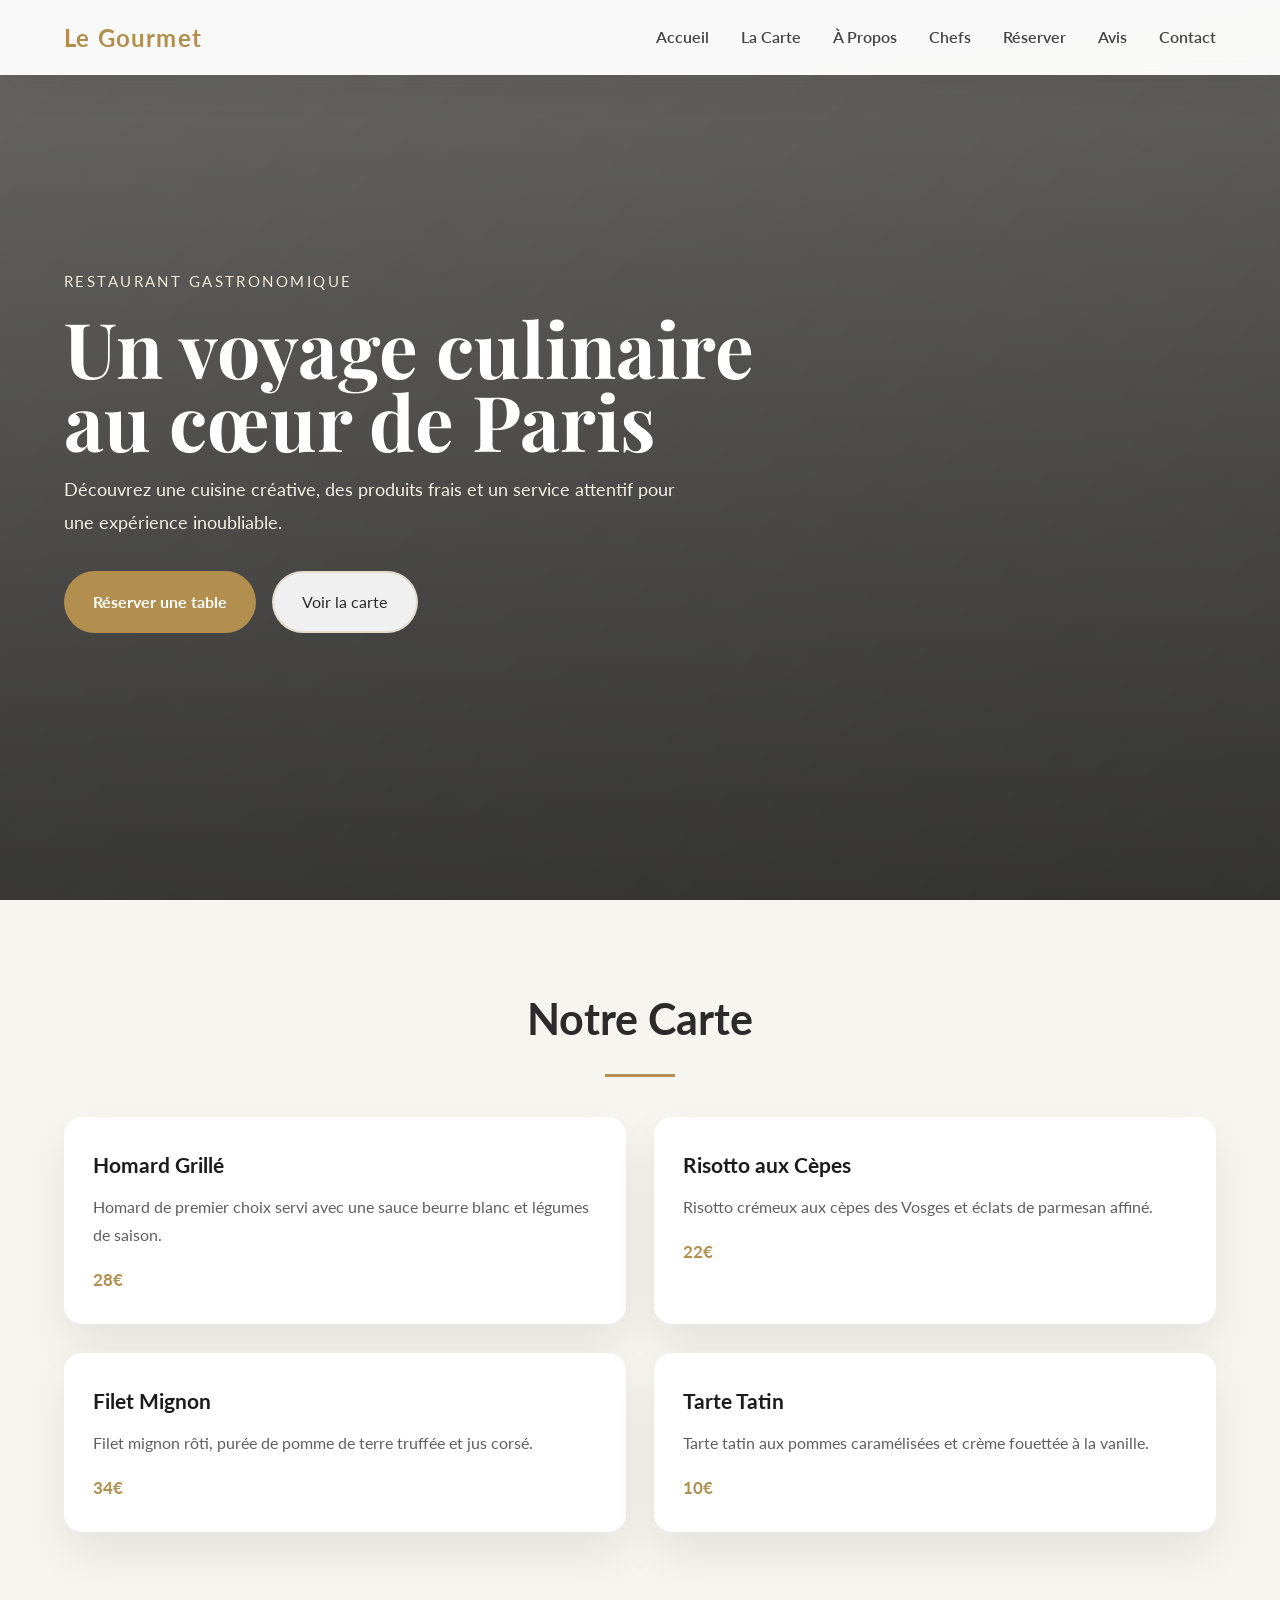
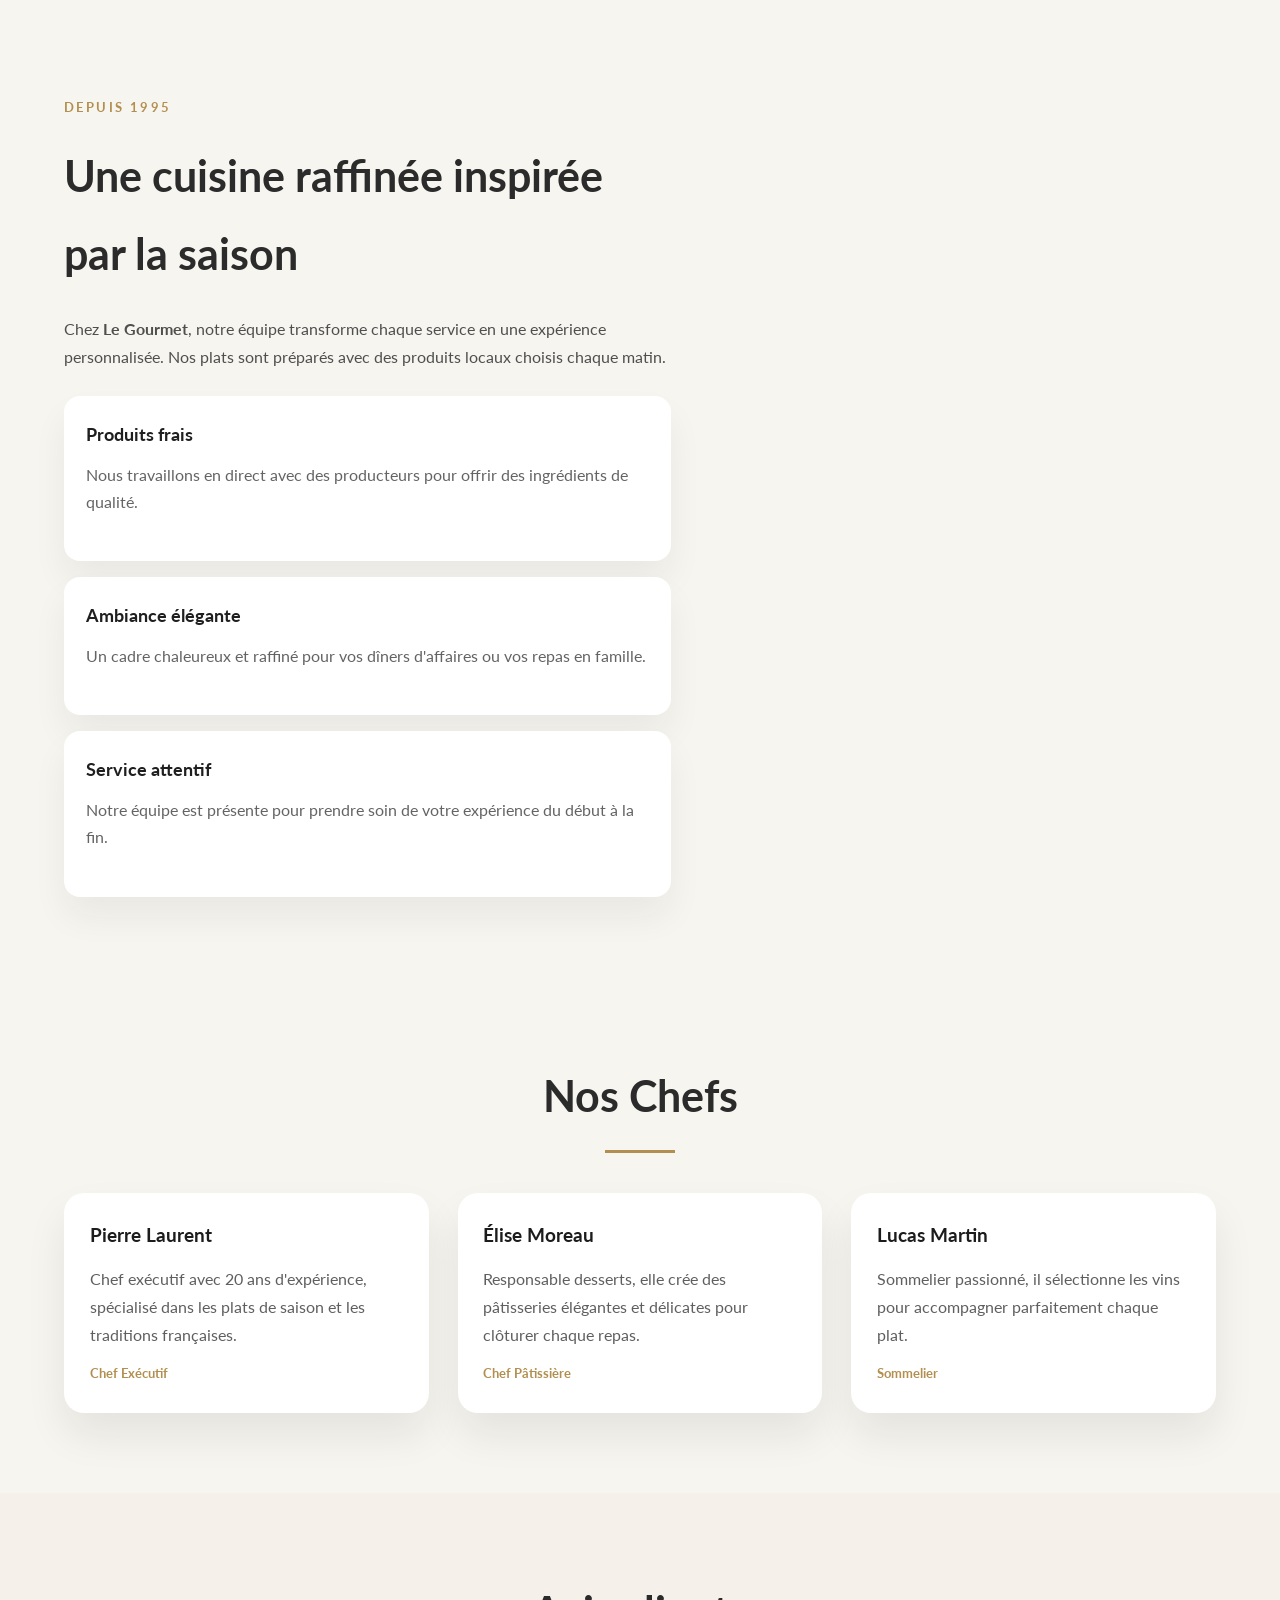
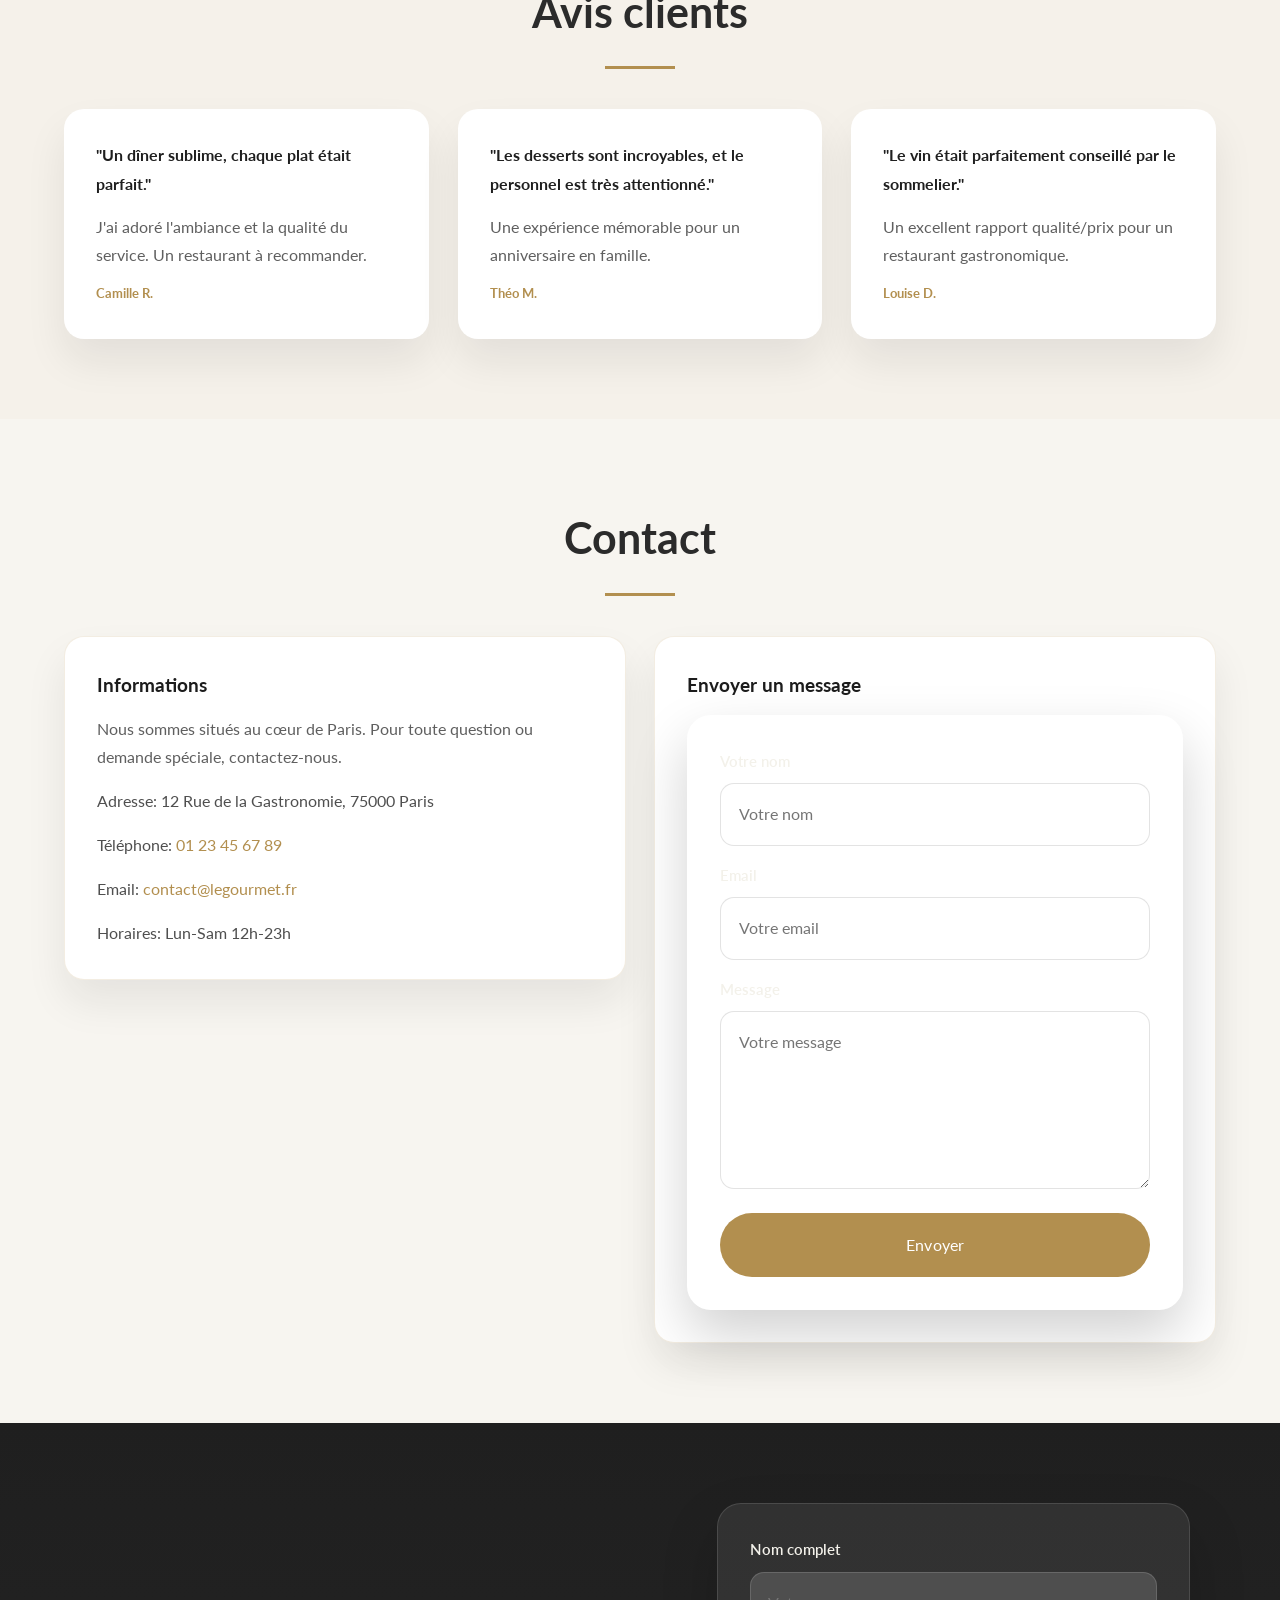
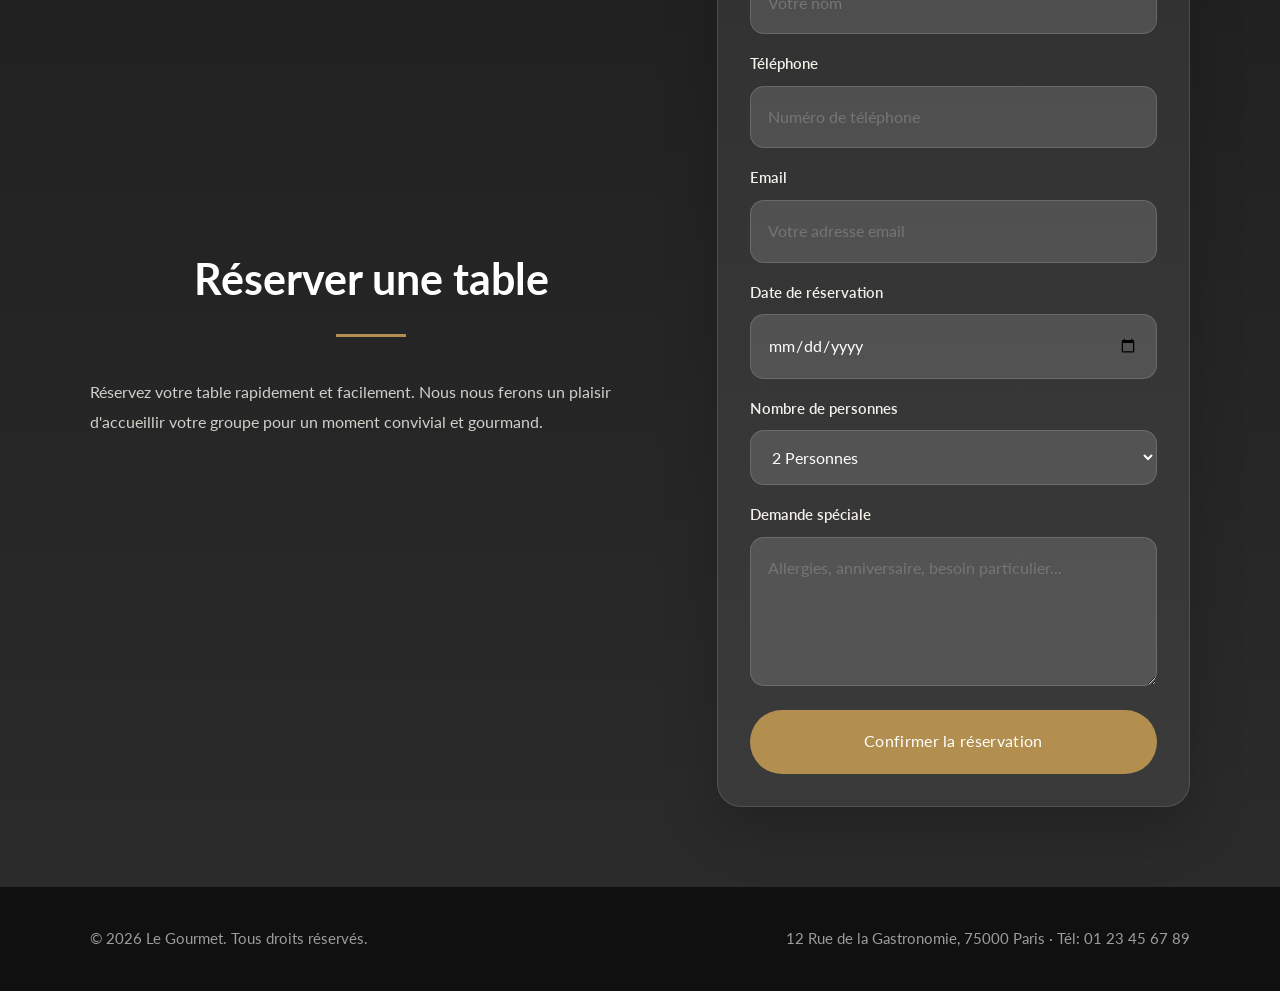
==== index.html @ 2e6b9285 "Initial commit: site restaurant multi-pages" ====
<!DOCTYPE html>
<html lang="fr">
<head>
    <meta charset="UTF-8">
    <meta name="viewport" content="width=device-width, initial-scale=1.0">
    <title>Le Gourmet - Restaurant Gastronomique</title>
    <!-- Importation d'une jolie police Google -->
    <link href="https://fonts.googleapis.com/css2?family=Playfair+Display:wght@400;700&family=Lato:wght@300;400;700&display=swap" rel="stylesheet">
    <link rel="stylesheet" href="styles.css">
    <script defer src="scripts.js"></script>
</head>
<body>

    <!-- Navigation -->
    <nav>
        <div class="logo">Le Gourmet</div>
        <button class="hamburger" aria-label="Menu" onclick="toggleMenu()">☰</button>
        <div class="nav-links" aria-label="Navigation principale">
            <a href="#accueil">Accueil</a>
            <a href="#menu">La Carte</a>
            <a href="#about">À Propos</a>
            <a href="#chefs">Chefs</a>
            <a href="#reservation">Réserver</a>
            <a href="#testimonials">Avis</a>
            <a href="#contact">Contact</a>
        </div>
    </nav>

    <!-- En-tête (Hero) -->
    <header id="accueil" class="hero">
        <div class="hero-content">
            <span class="eyebrow">Restaurant Gastronomique</span>
            <h1>Un voyage culinaire au cœur de Paris</h1>
            <p>Découvrez une cuisine créative, des produits frais et un service attentif pour une expérience inoubliable.</p>
            <div class="hero-actions">
                <a href="#reservation" class="btn-resa">Réserver une table</a>
                <a href="#menu" class="btn-secondary">Voir la carte</a>
            </div>
        </div>
    </header>

    <!-- Section Menu -->
    <section id="menu" class="section">
        <div class="content-wrapper">
            <h2 class="section-title">Notre Carte</h2>
            <div class="menu-grid">
                <div class="menu-item">
                    <div class="dish-name">Homard Grillé</div>
                    <div class="dish-desc">Homard de premier choix servi avec une sauce beurre blanc et légumes de saison.</div>
                    <div class="dish-price">28€</div>
                </div>
                <div class="menu-item">
                    <div class="dish-name">Risotto aux Cèpes</div>
                    <div class="dish-desc">Risotto crémeux aux cèpes des Vosges et éclats de parmesan affiné.</div>
                    <div class="dish-price">22€</div>
                </div>
                <div class="menu-item">
                    <div class="dish-name">Filet Mignon</div>
                    <div class="dish-desc">Filet mignon rôti, purée de pomme de terre truffée et jus corsé.</div>
                    <div class="dish-price">34€</div>
                </div>
                <div class="menu-item">
                    <div class="dish-name">Tarte Tatin</div>
                    <div class="dish-desc">Tarte tatin aux pommes caramélisées et crème fouettée à la vanille.</div>
                    <div class="dish-price">10€</div>
                </div>
            </div>
        </div>
    </section>

    <!-- Section À Propos -->
    <section id="about" class="section">
        <div class="content-wrapper about-grid">
            <div class="about-text">
                <small>Depuis 1995</small>
                <h2>Une cuisine raffinée inspirée par la saison</h2>
                <p>Chez <strong>Le Gourmet</strong>, notre équipe transforme chaque service en une expérience personnalisée. Nos plats sont préparés avec des produits locaux choisis chaque matin.</p>
                <div class="about-list">
                    <div class="about-card">
                        <h3>Produits frais</h3>
                        <p>Nous travaillons en direct avec des producteurs pour offrir des ingrédients de qualité.</p>
                    </div>
                    <div class="about-card">
                        <h3>Ambiance élégante</h3>
                        <p>Un cadre chaleureux et raffiné pour vos dîners d'affaires ou vos repas en famille.</p>
                    </div>
                    <div class="about-card">
                        <h3>Service attentif</h3>
                        <p>Notre équipe est présente pour prendre soin de votre expérience du début à la fin.</p>
                    </div>
                </div>
            </div>
            <div class="about-image" aria-hidden="true"></div>
        </div>
    </section>

    <!-- Section Chefs -->
    <section id="chefs" class="section">
        <div class="content-wrapper">
            <h2 class="section-title">Nos Chefs</h2>
            <div class="team-grid">
                <div class="chef-card">
                    <h3>Pierre Laurent</h3>
                    <p>Chef exécutif avec 20 ans d'expérience, spécialisé dans les plats de saison et les traditions françaises.</p>
                    <small>Chef Exécutif</small>
                </div>
                <div class="chef-card">
                    <h3>Élise Moreau</h3>
                    <p>Responsable desserts, elle crée des pâtisseries élégantes et délicates pour clôturer chaque repas.</p>
                    <small>Chef Pâtissière</small>
                </div>
                <div class="chef-card">
                    <h3>Lucas Martin</h3>
                    <p>Sommelier passionné, il sélectionne les vins pour accompagner parfaitement chaque plat.</p>
                    <small>Sommelier</small>
                </div>
            </div>
        </div>
    </section>

    <!-- Section Avis -->
    <section id="testimonials" class="section" style="background: #f5f1ea;">
        <div class="content-wrapper">
            <h2 class="section-title">Avis clients</h2>
            <div class="testimonial-grid">
                <div class="testimonial-card">
                    <strong>"Un dîner sublime, chaque plat était parfait."</strong>
                    <p>J'ai adoré l'ambiance et la qualité du service. Un restaurant à recommander.</p>
                    <small>Camille R.</small>
                </div>
                <div class="testimonial-card">
                    <strong>"Les desserts sont incroyables, et le personnel est très attentionné."</strong>
                    <p>Une expérience mémorable pour un anniversaire en famille.</p>
                    <small>Théo M.</small>
                </div>
                <div class="testimonial-card">
                    <strong>"Le vin était parfaitement conseillé par le sommelier."</strong>
                    <p>Un excellent rapport qualité/prix pour un restaurant gastronomique.</p>
                    <small>Louise D.</small>
                </div>
            </div>
        </div>
    </section>

    <!-- Section Contact -->
    <section id="contact" class="section">
        <div class="content-wrapper">
            <h2 class="section-title">Contact</h2>
            <div class="contact-grid">
                <div class="contact-card">
                    <h3>Informations</h3>
                    <p>Nous sommes situés au cœur de Paris. Pour toute question ou demande spéciale, contactez-nous.</p>
                    <ul>
                        <li>Adresse: 12 Rue de la Gastronomie, 75000 Paris</li>
                        <li>Téléphone: <a href="tel:+33123456789">01 23 45 67 89</a></li>
                        <li>Email: <a href="mailto:contact@legourmet.fr">contact@legourmet.fr</a></li>
                        <li>Horaires: Lun-Sam 12h-23h</li>
                    </ul>
                </div>
                <div class="contact-card contact-form">
                    <h3>Envoyer un message</h3>
                    <form onsubmit="envoyerMessage(event)">
                        <div class="input-group">
                            <label for="contact-name">Votre nom</label>
                            <input id="contact-name" type="text" placeholder="Votre nom" required>
                        </div>
                        <div class="input-group">
                            <label for="contact-email">Email</label>
                            <input id="contact-email" type="email" placeholder="Votre email" required>
                        </div>
                        <div class="input-group">
                            <label for="contact-message">Message</label>
                            <textarea id="contact-message" rows="5" placeholder="Votre message" required></textarea>
                        </div>
                        <button type="submit">Envoyer</button>
                    </form>
                </div>
            </div>
        </div>
    </section>

    <!-- Section Réservation -->
    <section id="reservation" class="section reservation-section">
        <div class="content-wrapper reservation-content">
            <div class="reservation-copy">
                <h2 class="section-title">Réserver une table</h2>
                <p>Réservez votre table rapidement et facilement. Nous nous ferons un plaisir d'accueillir votre groupe pour un moment convivial et gourmand.</p>
            </div>
            <form onsubmit="envoyerRequete(event)">
                <div class="input-group">
                    <label for="name">Nom complet</label>
                    <input id="name" name="name" type="text" placeholder="Votre nom" required>
                </div>
                <div class="input-group">
                    <label for="phone">Téléphone</label>
                    <input id="phone" name="phone" type="tel" placeholder="Numéro de téléphone" required>
                </div>
                <div class="input-group">
                    <label for="email">Email</label>
                    <input id="email" name="email" type="email" placeholder="Votre adresse email" required>
                </div>
                <div class="input-group">
                    <label for="date">Date de réservation</label>
                    <input id="date" name="date" type="date" required>
                </div>
                <div class="input-group">
                    <label for="guests">Nombre de personnes</label>
                    <select id="guests" name="guests" required>
                        <option value="2">2 Personnes</option>
                        <option value="3">3 Personnes</option>
                        <option value="4">4 Personnes</option>
                        <option value="5">5+ Personnes</option>
                    </select>
                </div>
                <div class="input-group">
                    <label for="notes">Demande spéciale</label>
                    <textarea id="notes" name="notes" rows="4" placeholder="Allergies, anniversaire, besoin particulier..."></textarea>
                </div>
                <button type="submit">Confirmer la réservation</button>
            </form>
        </div>
    </section>

    <!-- Pied de page -->
    <footer>
        <div class="footer-inner">
            <p>&copy; <span id="currentYear"></span> Le Gourmet. Tous droits réservés.</p>
            <p>12 Rue de la Gastronomie, 75000 Paris · Tél: 01 23 45 67 89</p>
        </div>
    </footer>

    <script>
        function toggleMenu() {
            const nav = document.querySelector('.nav-links');
            nav.classList.toggle('active');
        }

        document.querySelectorAll('.nav-links a').forEach(link => {
            link.addEventListener('click', () => {
                document.querySelector('.nav-links').classList.remove('active');
            });
        });

        const dateInput = document.getElementById('date');
        if (dateInput) {
            const today = new Date().toISOString().split('T')[0];
            dateInput.min = today;
        }

        function envoyerRequete(event) {
            event.preventDefault();
            alert('Merci ! Votre demande de réservation a été envoyée. Nous vous recontacterons sous peu.');
            event.target.reset();
        }

        function envoyerMessage(event) {
            event.preventDefault();
            alert('Merci pour votre message ! Nous vous répondrons rapidement.');
            event.target.reset();
        }

        document.getElementById('currentYear').textContent = new Date().getFullYear();
    </script>

</body>
</html>
---- styles.css ----
/* --- RESET & BASE STYLES --- */
* {
    margin: 0;
    padding: 0;
    box-sizing: border-box;
}

html {
    scroll-behavior: smooth;
}

body {
    font-family: 'Lato', sans-serif;
    color: #2b2b2b;
    background: #f7f5f0;
    line-height: 1.8;
}

img {
    max-width: 100%;
    display: block;
}

a {
    text-decoration: none;
    color: inherit;
}

ul {
    list-style: none;
}

button,
input,
textarea,
select {
    font: inherit;
}

/* --- NAVIGATION --- */
nav {
    background: rgba(255, 255, 255, 0.96);
    padding: 1rem 5%;
    display: flex;
    justify-content: space-between;
    align-items: center;
    position: fixed;
    width: 100%;
    top: 0;
    z-index: 1000;
    backdrop-filter: blur(10px);
    box-shadow: 0 12px 35px rgba(20, 20, 20, 0.08);
}

.logo {
    font-size: 1.5rem;
    font-weight: 700;
    color: #b28f4f;
    letter-spacing: 0.05em;
}

.nav-links {
    display: flex;
    gap: 2rem;
    align-items: center;
}

.nav-links a {
    color: #444;
    font-weight: 600;
    transition: color 0.25s ease;
}

.nav-links a:hover,
.nav-links a:focus-visible {
    color: #b28f4f;
}

.btn-resa,
.btn-secondary {
    display: inline-flex;
    align-items: center;
    justify-content: center;
    border-radius: 999px;
    padding: 0.9rem 1.8rem;
    transition: transform 0.2s ease, box-shadow 0.2s ease;
}

.btn-resa {
    background: #b28f4f;
    color: #fff;
    font-weight: 700;
}

.btn-secondary {
    border: 2px solid rgba(178, 143, 79, 0.22);
    color: #2b2b2b;
    background: rgba(255, 255, 255, 0.92);
}

.btn-resa:hover,
.btn-secondary:hover {
    transform: translateY(-2px);
    box-shadow: 0 14px 30px rgba(178, 143, 79, 0.15);
}

.hamburger {
    display: none;
    background: none;
    border: none;
    color: #2b2b2b;
    font-size: 1.7rem;
    cursor: pointer;
}

/* --- HERO SECTION --- */
.hero {
    min-height: 100vh;
    background: linear-gradient(180deg, rgba(16, 16, 16, 0.44), rgba(16, 16, 16, 0.72)),
        url('https://images.unsplash.com/photo-1517248135467-4c7edcad34c4?ixlib=rb-1.2.1&auto=format&fit=crop&w=1950&q=80') center/cover no-repeat;
    display: flex;
    align-items: center;
    padding: 0 5%;
    position: relative;
    color: #fff;
}

.hero::before {
    content: '';
    position: absolute;
    inset: 0;
    background: linear-gradient(135deg, rgba(18, 18, 18, 0.3), rgba(46, 46, 46, 0.45));
    mix-blend-mode: multiply;
}

.hero-content {
    position: relative;
    max-width: 720px;
    text-align: left;
}

.eyebrow {
    display: inline-block;
    margin-bottom: 1rem;
    font-size: 0.95rem;
    letter-spacing: 0.16em;
    text-transform: uppercase;
    color: #f5e9d7;
}

.hero h1 {
    font-family: 'Playfair Display', serif;
    font-size: clamp(3rem, 6vw, 5rem);
    line-height: 0.95;
    margin-bottom: 1rem;
}

.hero p {
    max-width: 640px;
    font-size: 1.15rem;
    margin-bottom: 2rem;
    color: #f7f1e5;
}

.hero-actions {
    display: flex;
    gap: 1rem;
    flex-wrap: wrap;
}

/* --- SECTION STYLES --- */
.section {
    padding: 5rem 5%;
}

.content-wrapper {
    max-width: 1200px;
    margin: 0 auto;
}

.section-title {
    text-align: center;
    font-size: 2.7rem;
    margin-bottom: 2.5rem;
    position: relative;
}

.section-title::after {
    content: '';
    display: block;
    width: 70px;
    height: 3px;
    background: #b28f4f;
    margin: 1rem auto 0;
}

.menu-grid {
    display: grid;
    grid-template-columns: repeat(2, minmax(0, 1fr));
    gap: 1.8rem;
}

.menu-item {
    background: #fff;
    padding: 1.8rem;
    border-radius: 18px;
    box-shadow: 0 22px 45px rgba(29, 29, 29, 0.08);
    transition: transform 0.25s ease, box-shadow 0.25s ease;
}

.menu-item:hover {
    transform: translateY(-6px);
    box-shadow: 0 28px 55px rgba(29, 29, 29, 0.12);
}

.dish-name {
    font-weight: 700;
    font-size: 1.3rem;
    margin-bottom: 0.6rem;
    color: #1c1c1c;
}

.dish-desc {
    font-size: 0.98rem;
    color: #5f5f5f;
    margin-bottom: 1rem;
}

.dish-price {
    color: #b28f4f;
    font-weight: 700;
    font-size: 1.05rem;
}

.about-grid {
    display: grid;
    grid-template-columns: 1.1fr 0.9fr;
    gap: 3rem;
    align-items: center;
}

.about-text small {
    text-transform: uppercase;
    letter-spacing: 0.18em;
    color: #b28f4f;
    font-weight: 700;
}

.about-text h2 {
    font-size: 2.7rem;
    margin: 1rem 0 1.4rem;
}

.about-text p {
    color: #4f4f4f;
    font-size: 1rem;
    margin-bottom: 1.5rem;
}

.about-list {
    display: grid;
    gap: 1rem;
}

.about-card {
    background: #fff;
    padding: 1.4rem;
    border-radius: 16px;
    box-shadow: 0 20px 35px rgba(29, 29, 29, 0.06);
}

.about-card h3 {
    margin-bottom: 0.65rem;
    font-size: 1.1rem;
    color: #1f1f1f;
}

.about-card p {
    color: #646464;
    line-height: 1.7;
}

.about-image {
    min-height: 420px;
    border-radius: 24px;
    background: url('https://images.unsplash.com/photo-1504674900247-0877df9cc836?ixlib=rb-1.2.1&auto=format&fit=crop&w=1200&q=80') center/cover no-repeat;
}

.team-grid,
.testimonial-grid,
.contact-grid {
    display: grid;
    gap: 1.8rem;
}

.team-grid {
    grid-template-columns: repeat(3, minmax(0, 1fr));
}

.chef-card,
.testimonial-card,
.contact-card {
    background: #fff;
    border-radius: 20px;
    box-shadow: 0 22px 40px rgba(29, 29, 29, 0.08);
    padding: 1.6rem;
}

.chef-card h3,
.testimonial-card h3,
.contact-card h3 {
    margin-bottom: 0.75rem;
    color: #1c1c1c;
}

.chef-card p,
.testimonial-card p,
.contact-card p {
    color: #5f5f5f;
    line-height: 1.75;
}

.chef-card small,
.testimonial-card small {
    display: inline-block;
    margin-top: 0.85rem;
    color: #b28f4f;
    font-weight: 700;
}

.testimonial-grid {
    grid-template-columns: repeat(3, minmax(0, 1fr));
}

.testimonial-card {
    padding: 2rem;
}

.testimonial-card strong {
    display: block;
    margin-bottom: 0.85rem;
    color: #1f1f1f;
}

.contact-grid {
    grid-template-columns: 1fr 1fr;
    align-items: start;
}

.contact-card {
    border: 1px solid rgba(178, 143, 79, 0.16);
    padding: 2rem;
}

.contact-card ul {
    display: grid;
    gap: 1rem;
    padding-left: 0;
    margin-top: 1rem;
}

.contact-card li {
    color: #4f4f4f;
    line-height: 1.75;
}

.contact-card a {
    color: #b28f4f;
}

.contact-form input,
.contact-form textarea {
    background: #fff;
    color: #1c1c1c;
    border: 1px solid rgba(28, 28, 28, 0.12);
    padding: 1rem 1.1rem;
    border-radius: 14px;
}

.contact-form button {
    width: auto;
    justify-self: start;
    margin-top: 0.5rem;
    background: #b28f4f;
    color: #fff;
    padding: 1rem 1.6rem;
    border-radius: 999px;
}

.reservation-section {
    background: linear-gradient(180deg, #1f1f1f, #2b2b2b);
    color: #fff;
}

.reservation-content {
    display: grid;
    grid-template-columns: 1.1fr 0.9fr;
    gap: 3rem;
    align-items: center;
    max-width: 1100px;
    margin: 0 auto;
}

.reservation-copy {
    padding-right: 1rem;
}

.reservation-copy p {
    color: #d1cfc8;
    margin-bottom: 2rem;
    line-height: 1.9;
}

form {
    background: rgba(255, 255, 255, 0.08);
    padding: 2rem;
    border-radius: 24px;
    border: 1px solid rgba(255, 255, 255, 0.12);
    box-shadow: 0 25px 55px rgba(0, 0, 0, 0.18);
    display: grid;
    gap: 1rem;
}

.input-group {
    display: grid;
    gap: 0.5rem;
}

label {
    color: #f3f1ea;
    font-size: 0.95rem;
    font-weight: 600;
}

input,
textarea,
select {
    background: rgba(255, 255, 255, 0.14);
    border: 1px solid rgba(255, 255, 255, 0.14);
    color: #fff;
    border-radius: 14px;
    padding: 1rem 1.1rem;
    min-height: 52px;
    transition: border-color 0.2s ease, transform 0.2s ease;
}

input:focus,
textarea:focus,
select:focus {
    outline: none;
    border-color: #b28f4f;
    transform: translateY(-1px);
}

textarea {
    min-height: 140px;
    resize: vertical;
}

button[type="submit"] {
    width: 100%;
    margin-top: 0.5rem;
    background: #b28f4f;
    color: #fff;
    padding: 1.1rem;
    border-radius: 999px;
    border: none;
    cursor: pointer;
    font-size: 1rem;
    letter-spacing: 0.02em;
}

.footer-inner {
    display: flex;
    flex-wrap: wrap;
    justify-content: space-between;
    gap: 1rem;
    max-width: 1100px;
    margin: 0 auto;
    align-items: center;
}

footer {
    background: #101010;
    color: #9d9d9d;
    padding: 2rem 5%;
}

.footer-inner p {
    margin: 0.4rem 0;
    font-size: 0.95rem;
}

@media (max-width: 980px) {
    .menu-grid,
    .about-grid,
    .reservation-content,
    .team-grid,
    .testimonial-grid,
    .contact-grid {
        grid-template-columns: 1fr;
    }

    .reservation-copy {
        padding: 0;
    }
}

@media (max-width: 768px) {
    .nav-links {
        display: none;
        position: absolute;
        top: 80px;
        right: 1.5rem;
        background: #fff;
        border-radius: 16px;
        padding: 1.2rem 1.5rem;
        flex-direction: column;
        width: calc(100% - 3rem);
        box-shadow: 0 25px 50px rgba(0, 0, 0, 0.15);
    }

    .nav-links.active {
        display: flex;
    }

    .hamburger {
        display: inline-flex;
    }

    nav {
        padding: 0.9rem 1.2rem;
    }

    .hero {
        min-height: 85vh;
        padding: 0 1.5rem;
    }

    .section {
        padding: 4rem 1.5rem;
    }

    .hero p {
        font-size: 1rem;
    }

    .hero-actions {
        flex-direction: column;
        align-items: stretch;
    }

    .btn-secondary {
        justify-content: center;
    }
}
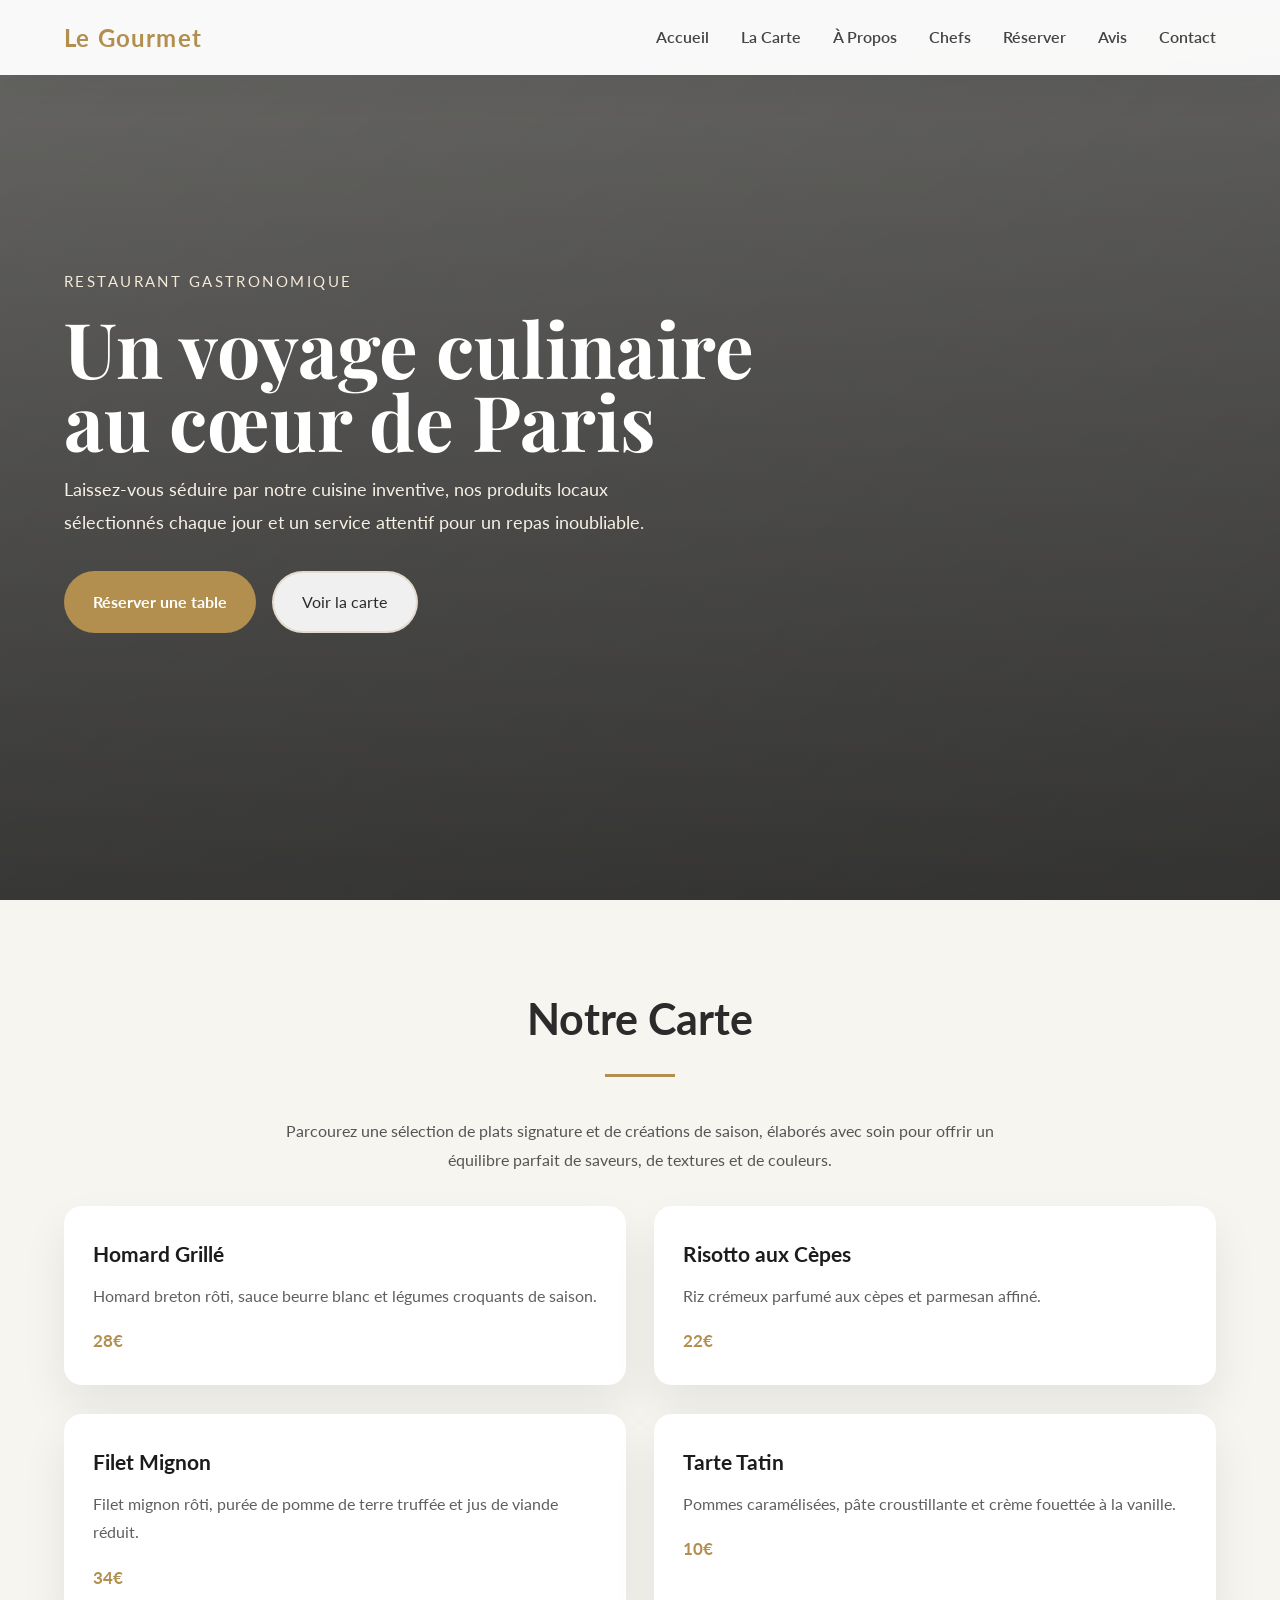
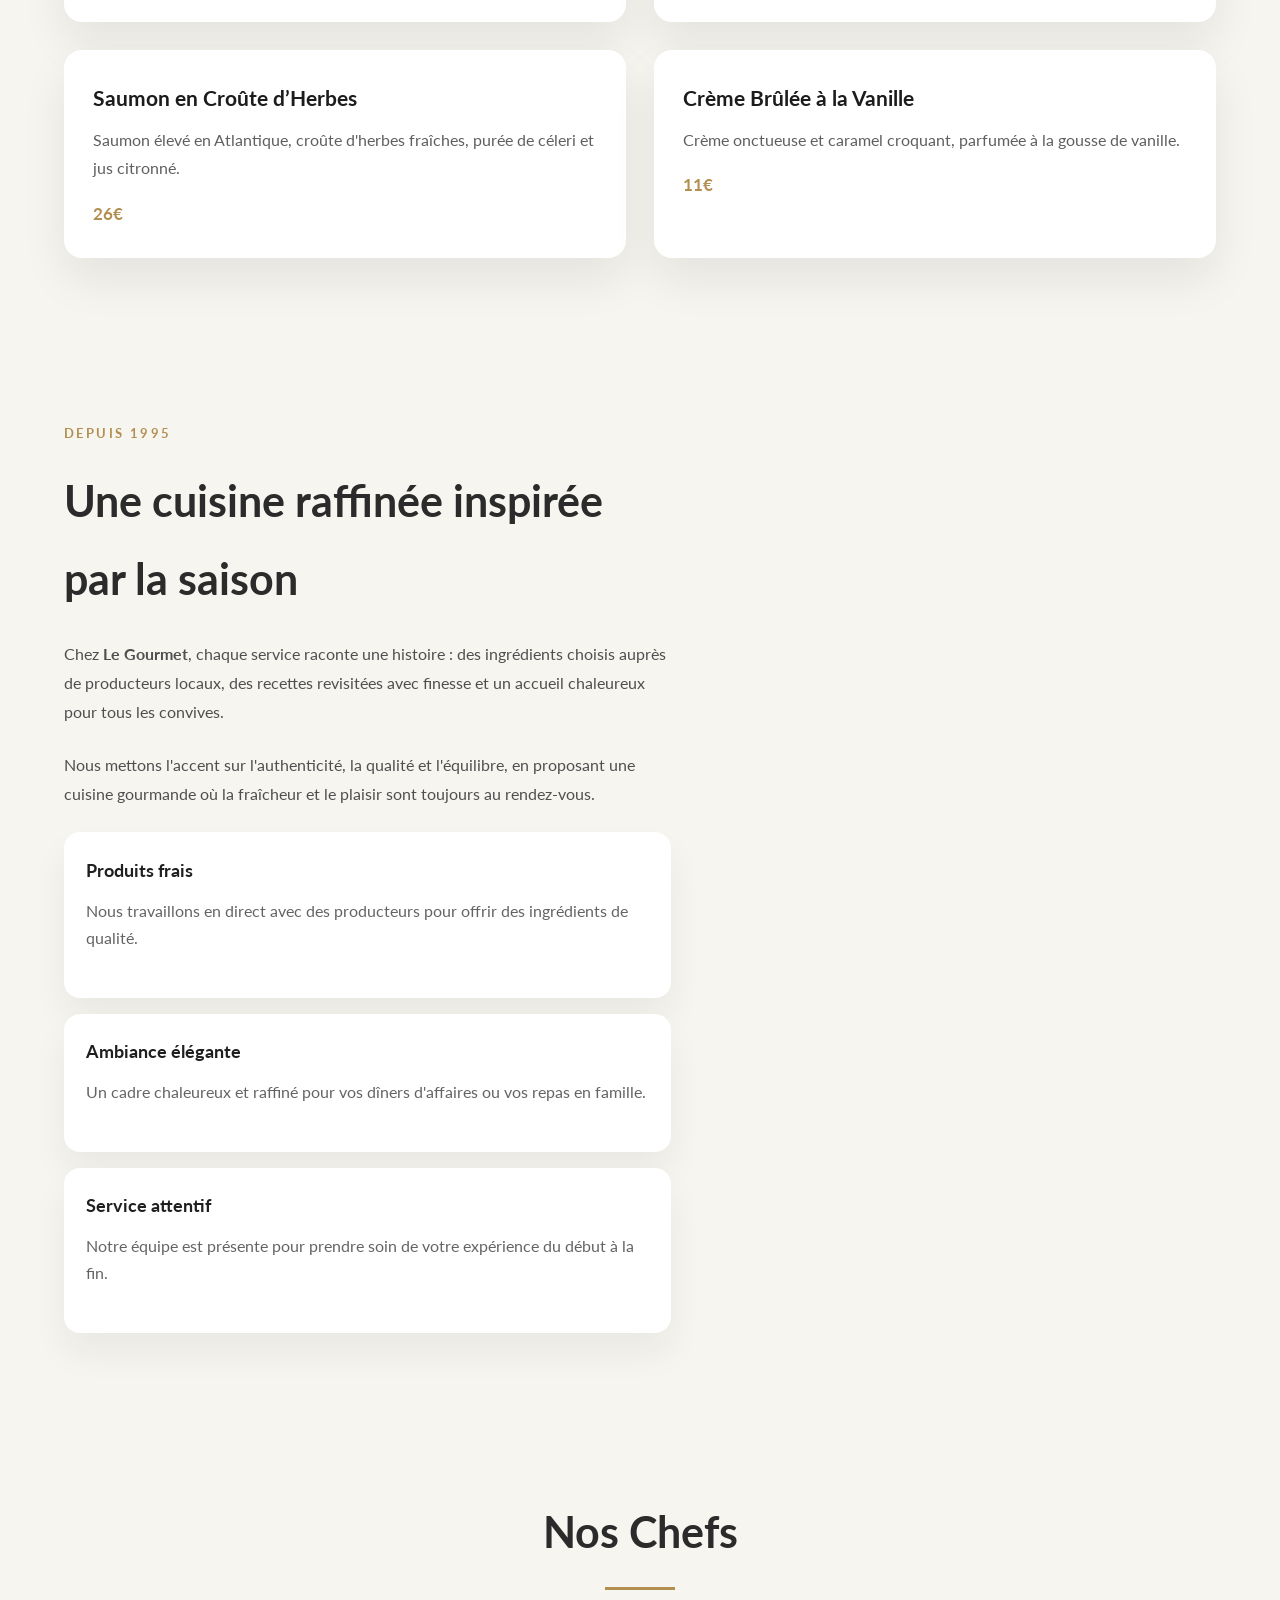
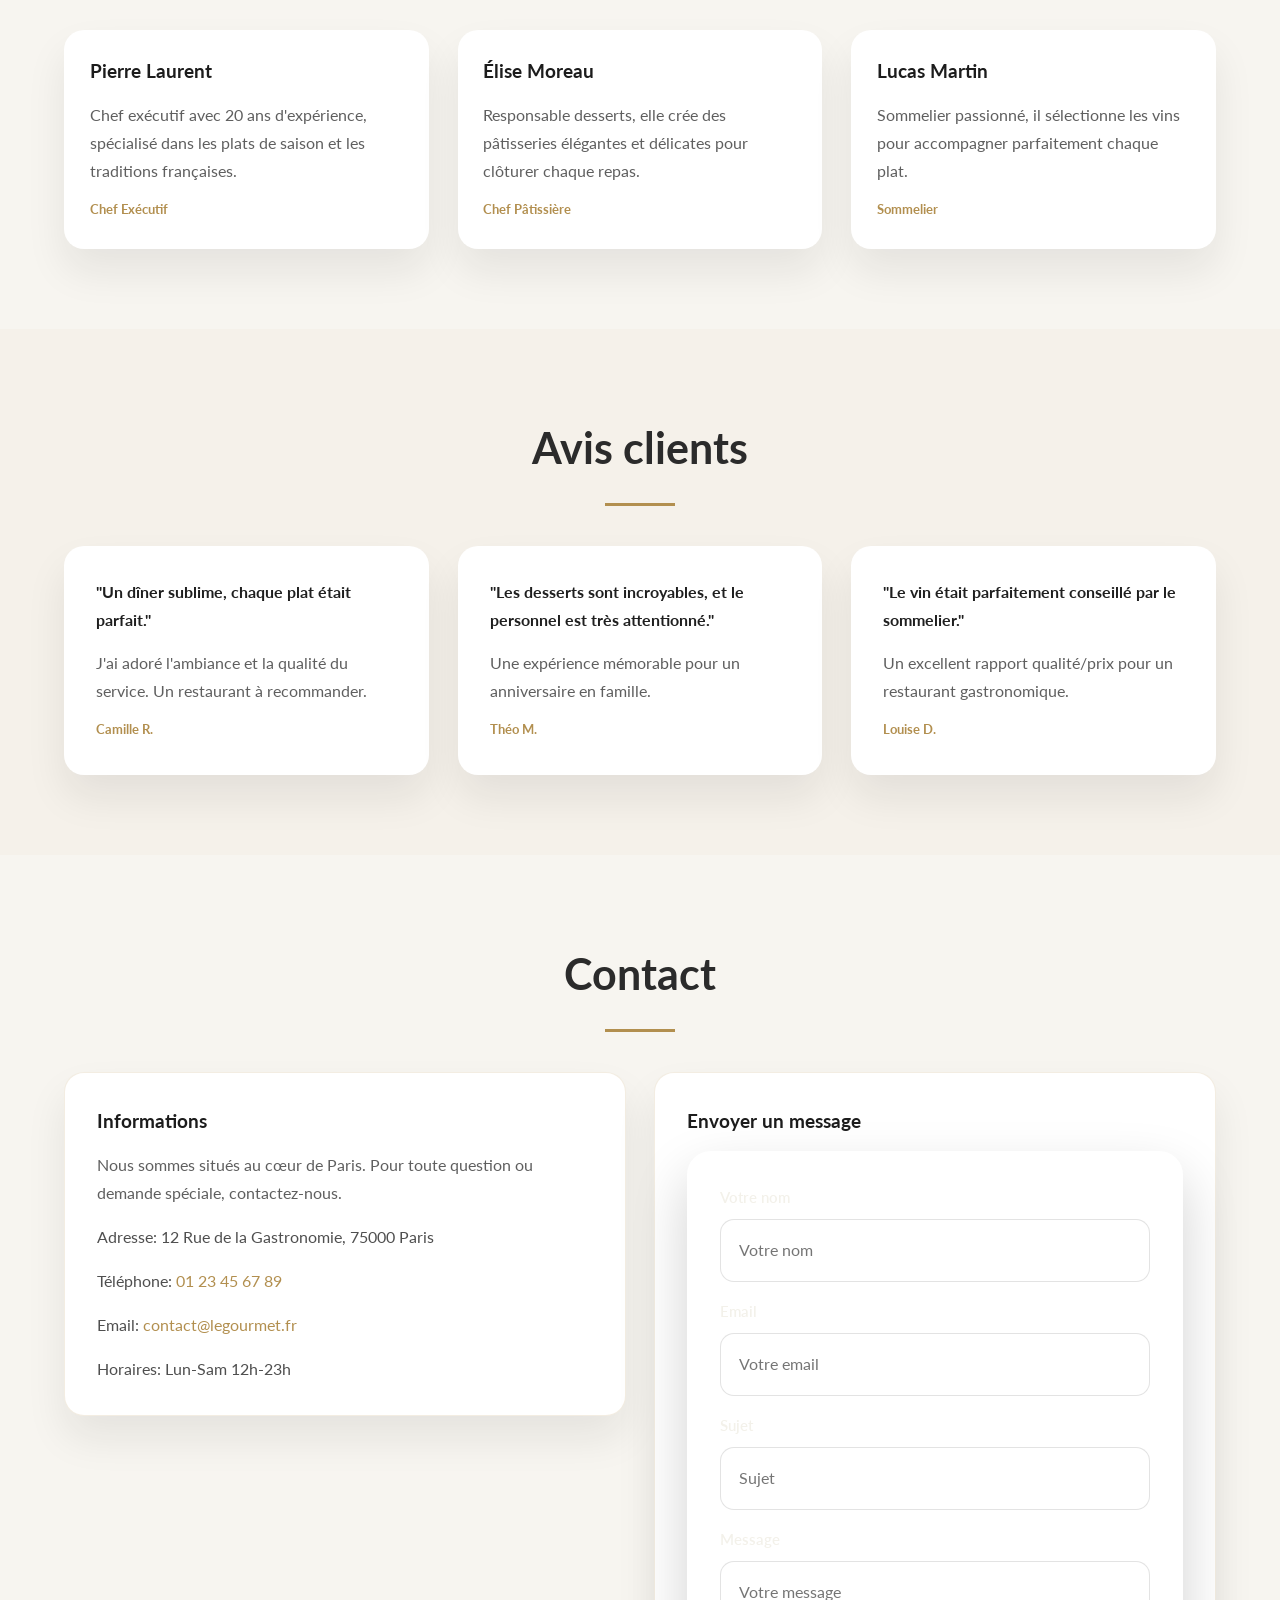
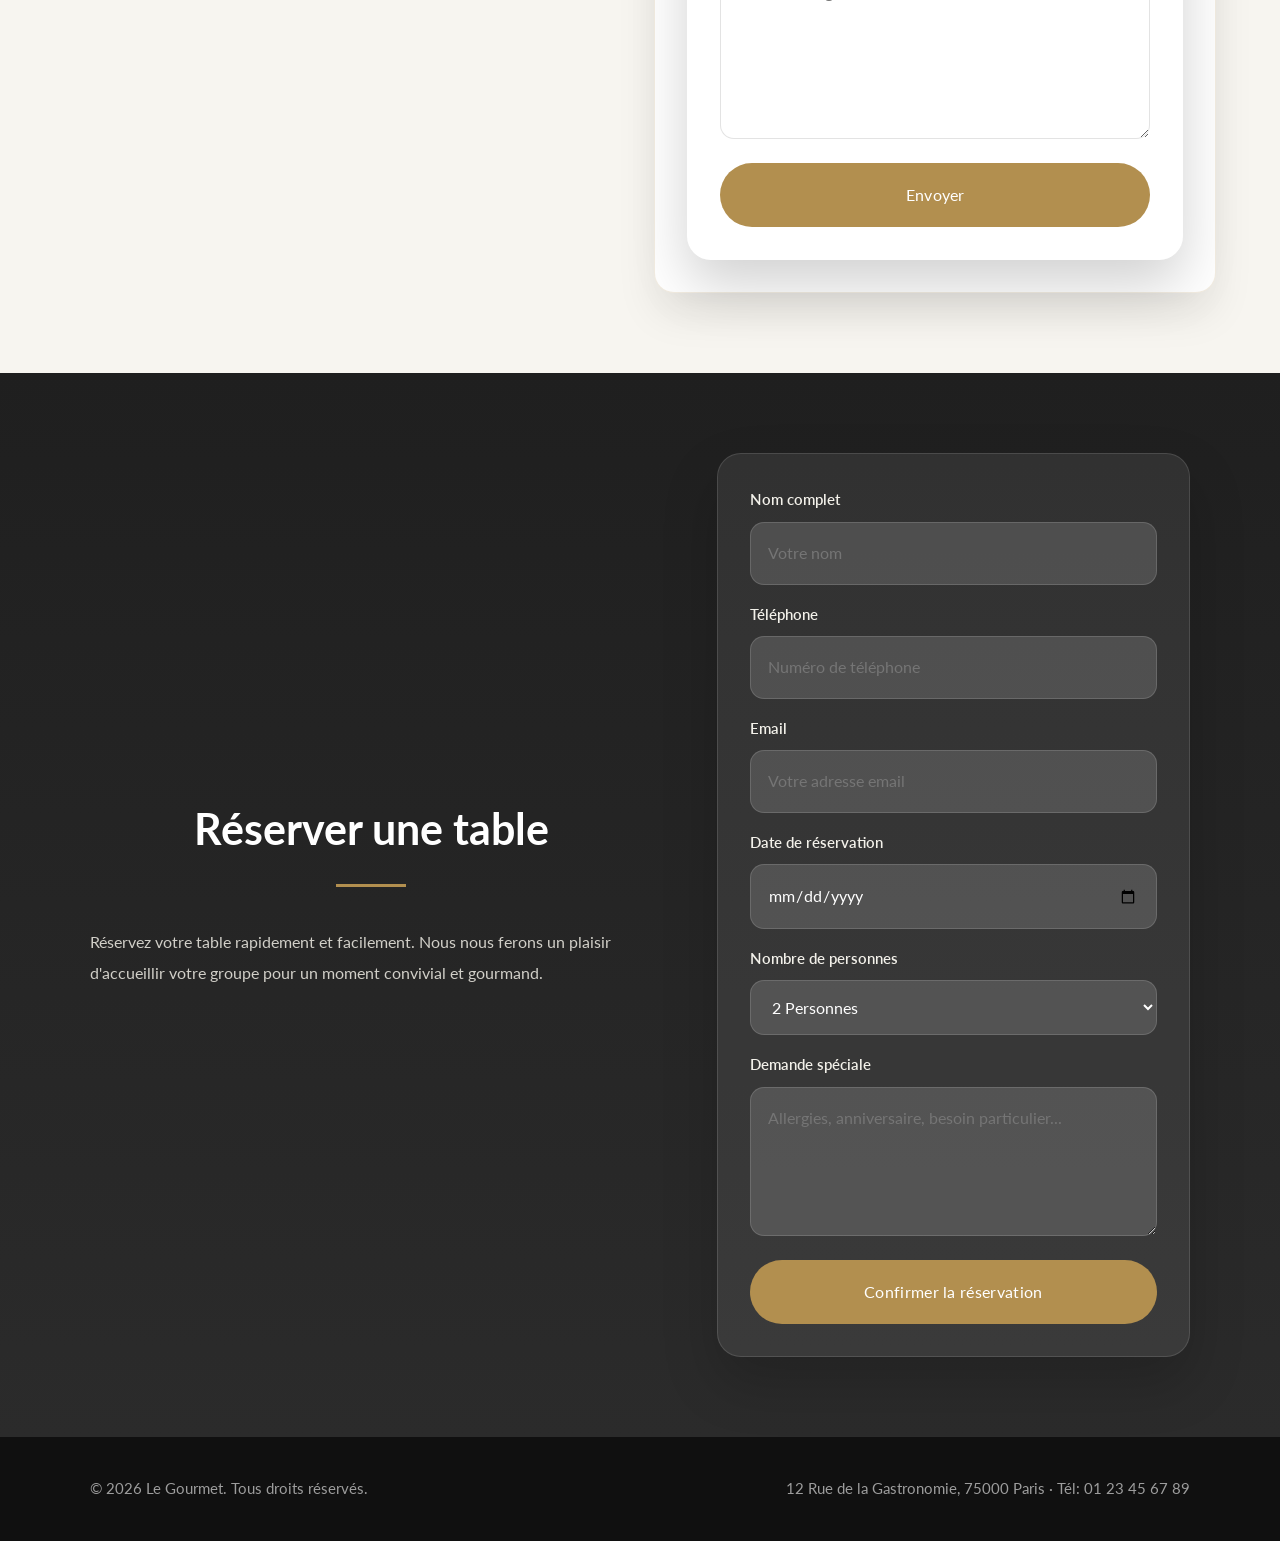
==== commit a1eddaf8: "Amélioration des textes et enrichissement du contenu" ====
--- a/index.html
+++ b/index.html
@@ -31,7 +31,7 @@
         <div class="hero-content">
             <span class="eyebrow">Restaurant Gastronomique</span>
             <h1>Un voyage culinaire au cœur de Paris</h1>
-            <p>Découvrez une cuisine créative, des produits frais et un service attentif pour une expérience inoubliable.</p>
+            <p>Laissez-vous séduire par notre cuisine inventive, nos produits locaux sélectionnés chaque jour et un service attentif pour un repas inoubliable.</p>
             <div class="hero-actions">
                 <a href="#reservation" class="btn-resa">Réserver une table</a>
                 <a href="#menu" class="btn-secondary">Voir la carte</a>
@@ -43,26 +43,37 @@
     <section id="menu" class="section">
         <div class="content-wrapper">
             <h2 class="section-title">Notre Carte</h2>
+            <p style="text-align:center; max-width: 720px; margin: 0 auto 2rem; color: #555;">Parcourez une sélection de plats signature et de créations de saison, élaborés avec soin pour offrir un équilibre parfait de saveurs, de textures et de couleurs.</p>
             <div class="menu-grid">
                 <div class="menu-item">
                     <div class="dish-name">Homard Grillé</div>
-                    <div class="dish-desc">Homard de premier choix servi avec une sauce beurre blanc et légumes de saison.</div>
+                    <div class="dish-desc">Homard breton rôti, sauce beurre blanc et légumes croquants de saison.</div>
                     <div class="dish-price">28€</div>
                 </div>
                 <div class="menu-item">
                     <div class="dish-name">Risotto aux Cèpes</div>
-                    <div class="dish-desc">Risotto crémeux aux cèpes des Vosges et éclats de parmesan affiné.</div>
+                    <div class="dish-desc">Riz crémeux parfumé aux cèpes et parmesan affiné.</div>
                     <div class="dish-price">22€</div>
                 </div>
                 <div class="menu-item">
                     <div class="dish-name">Filet Mignon</div>
-                    <div class="dish-desc">Filet mignon rôti, purée de pomme de terre truffée et jus corsé.</div>
+                    <div class="dish-desc">Filet mignon rôti, purée de pomme de terre truffée et jus de viande réduit.</div>
                     <div class="dish-price">34€</div>
                 </div>
                 <div class="menu-item">
                     <div class="dish-name">Tarte Tatin</div>
-                    <div class="dish-desc">Tarte tatin aux pommes caramélisées et crème fouettée à la vanille.</div>
+                    <div class="dish-desc">Pommes caramélisées, pâte croustillante et crème fouettée à la vanille.</div>
                     <div class="dish-price">10€</div>
+                </div>
+                <div class="menu-item">
+                    <div class="dish-name">Saumon en Croûte d’Herbes</div>
+                    <div class="dish-desc">Saumon élevé en Atlantique, croûte d'herbes fraîches, purée de céleri et jus citronné.</div>
+                    <div class="dish-price">26€</div>
+                </div>
+                <div class="menu-item">
+                    <div class="dish-name">Crème Brûlée à la Vanille</div>
+                    <div class="dish-desc">Crème onctueuse et caramel croquant, parfumée à la gousse de vanille.</div>
+                    <div class="dish-price">11€</div>
                 </div>
             </div>
         </div>
@@ -74,7 +85,8 @@
             <div class="about-text">
                 <small>Depuis 1995</small>
                 <h2>Une cuisine raffinée inspirée par la saison</h2>
-                <p>Chez <strong>Le Gourmet</strong>, notre équipe transforme chaque service en une expérience personnalisée. Nos plats sont préparés avec des produits locaux choisis chaque matin.</p>
+                <p>Chez <strong>Le Gourmet</strong>, chaque service raconte une histoire : des ingrédients choisis auprès de producteurs locaux, des recettes revisitées avec finesse et un accueil chaleureux pour tous les convives.</p>
+                <p>Nous mettons l'accent sur l'authenticité, la qualité et l'équilibre, en proposant une cuisine gourmande où la fraîcheur et le plaisir sont toujours au rendez-vous.</p>
                 <div class="about-list">
                     <div class="about-card">
                         <h3>Produits frais</h3>
@@ -169,6 +181,10 @@
                             <input id="contact-email" type="email" placeholder="Votre email" required>
                         </div>
                         <div class="input-group">
+                            <label for="contact-subject">Sujet</label>
+                            <input id="contact-subject" type="text" placeholder="Sujet" required>
+                        </div>
+                        <div class="input-group">
                             <label for="contact-message">Message</label>
                             <textarea id="contact-message" rows="5" placeholder="Votre message" required></textarea>
                         </div>
@@ -229,38 +245,6 @@
         </div>
     </footer>
 
-    <script>
-        function toggleMenu() {
-            const nav = document.querySelector('.nav-links');
-            nav.classList.toggle('active');
-        }
-
-        document.querySelectorAll('.nav-links a').forEach(link => {
-            link.addEventListener('click', () => {
-                document.querySelector('.nav-links').classList.remove('active');
-            });
-        });
-
-        const dateInput = document.getElementById('date');
-        if (dateInput) {
-            const today = new Date().toISOString().split('T')[0];
-            dateInput.min = today;
-        }
-
-        function envoyerRequete(event) {
-            event.preventDefault();
-            alert('Merci ! Votre demande de réservation a été envoyée. Nous vous recontacterons sous peu.');
-            event.target.reset();
-        }
-
-        function envoyerMessage(event) {
-            event.preventDefault();
-            alert('Merci pour votre message ! Nous vous répondrons rapidement.');
-            event.target.reset();
-        }
-
-        document.getElementById('currentYear').textContent = new Date().getFullYear();
-    </script>
 
 </body>
 </html>
